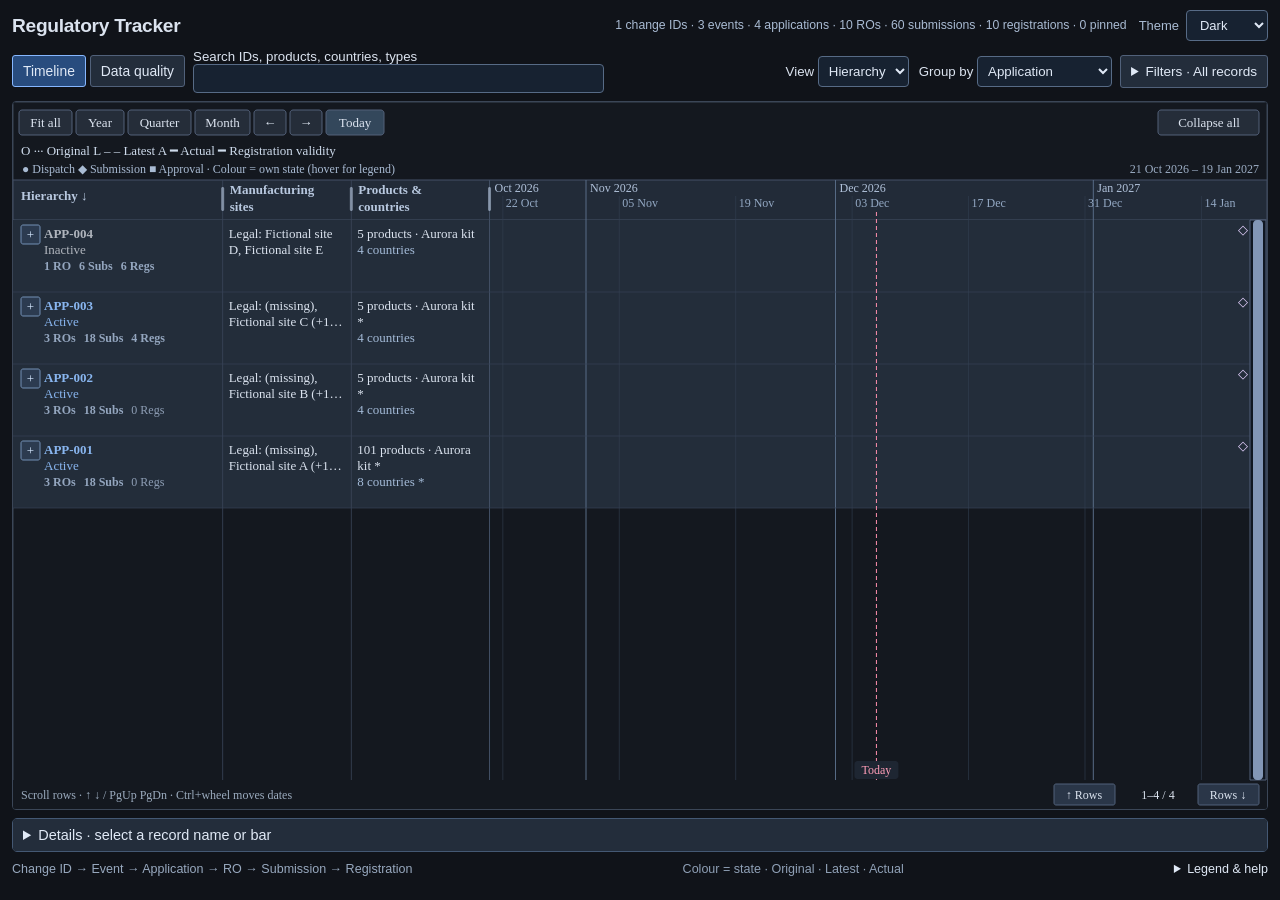
==== regulatory-tracker/index.html @ 120f57b7 "Organize visual sources into folders and simplify repository README Keep the visual download table f" ====
<!doctype html>
<html lang="en"><head><meta charset="utf-8"><meta name="viewport" content="width=device-width,initial-scale=1"><title>Regulatory Tracker · 1.18.1</title><link rel="stylesheet" href="style.css?v=1.18.1"></head>
<body><main id="tracker-main"><header><h1>Regulatory Tracker</h1><span id="filter-status" role="status">Loading…</span><div class="header-tools"><label class="theme-control" for="theme-select">Theme <select id="theme-select" aria-label="Theme"><option value="dark" selected>Dark</option><option value="light">Light</option></select></label></div></header>
<div id="tracker-toolbar"><nav class="view-tabs" aria-label="Tracker views"><button id="timeline-tab" aria-pressed="true">Timeline</button><button id="quality-tab" aria-pressed="false">Data quality</button></nav><section id="bindings" aria-label="Search and view controls"></section>
<details id="filter-drawer"><summary id="filters-toggle">Filters · <span id="active-filter-summary">All records</span></summary><div class="filter-drawer-content"><section id="filters" class="filters" aria-label="Tracker filters"><label class="dispatch-filter" for="dispatch-required">Dispatch required <select id="dispatch-required" aria-label="Dispatch required"></select></label><details id="submission-date-filter" class="date-filter"><summary id="submission-date-summary">Submission date · All dates</summary><div class="panel"><label for="submission-period">Submission period</label><select id="submission-period"><option value="all">All dates</option></select><div id="submission-custom" hidden><label for="submission-from">From (inclusive)</label><input id="submission-from" type="text" placeholder="DD MMM YYYY" autocomplete="off" spellcheck="false"><label for="submission-to">To (inclusive)</label><input id="submission-to" type="text" placeholder="DD MMM YYYY" autocomplete="off" spellcheck="false"></div><p id="submission-date-error" role="alert" hidden></p><p class="filter-help">Uses actual submission, then latest planned, then original planned. History for approval estimates stays available.</p><button id="clear-submission-period" type="button">Clear date filter</button></div></details><button id="reset-filters">Reset filters</button></section><div id="state-legend" class="legend" role="group" aria-label="Record state filters"></div></div></details></div>
<section id="quality-view" aria-label="Data quality" hidden></section>
<div id="timeline-view">

<section class="chart-frame"><div id="chart" tabindex="0" aria-label="Regulatory timeline. Scroll rows with wheel or keys. Click a parent bar or plus/minus to expand a group; names and bars open Details."></div></section>
<details id="selected-details"><summary id="detail-title">Details · select a record name or bar</summary><div class="detail-content"><div class="copy-actions"><button id="expand-details" aria-pressed="false">Expand Details</button><button id="copy-id">Copy ID</button><button id="copy-details">Copy details</button><button id="open-record" hidden>Open in platform ↗</button><span id="copy-status" role="status"></span></div><p id="record-link-message" class="muted" hidden></p><div id="detail-body"></div><div id="detail-tools" hidden><label>Search full membership lists <input id="list-search" type="search" placeholder="Product, catalog number, country or manufacturer…"></label><div id="member-lists"></div><div class="pager"><button id="list-prev">Previous</button><span id="list-page"></span><button id="list-next">Next</button></div><p class="muted">Independent membership lists do not imply product–country pairs.</p></div></div></details>
<footer class="compact-footer"><p class="intro">Change ID → Event → Application → RO → Submission → Registration</p><p>Colour = state · Original · Latest · Actual</p><details class="chart-help"><summary>Legend &amp; help</summary><p class="state-help">Each state field filters independently; selections across fields combine.</p><p id="comparison-help" hidden>Compare like records; ◇ pins rows. Durations use actual dates; waiting time is ongoing.</p><button id="clear-pins" hidden>Clear pins</button><p>Original = dotted · Latest = dashed · Actual = solid.</p><p class="preparation-key">▬ Estimated LM dossier preparation · country standard before actual dispatch, otherwise the latest or original dispatch plan.</p><p class="prediction-key">◇ Approval estimate / historical benchmark · band = historical middle 50%.</p><p>▬ Surveyed approval range · Change Impact Assessment Tool — SharePoint.</p><p>Click RO, Sub or Reg counts to reveal their children. Drag column boundaries to resize; double-click a boundary to reset. Today returns to the current three-month window.</p><p>Scroll rows; drag the timeline background to pan, or Ctrl+wheel for fine movement; Shift+wheel gently zooms at the pointer. Registration dates are excluded from Fit all and processing times. Bars continuing outside the visible window have arrowheads.</p><p>All examples are fictional. <a href="https://github.com/DangerMitch2000/regulatory-reporting-and-submission-tracker/releases/tag/v1.18.1">Version 1.18.1 download and setup</a></p></details></footer>
</div></main><div id="tooltip" role="tooltip" hidden></div><script src="vega.js"></script><script src="date-format.js?v=1.18.1"></script><script src="text-wrap.js?v=1.18.1"></script><script src="hierarchy-navigation.js?v=1.18.1"></script><script src="predictions.js?v=1.18.1"></script><script src="submission-period.js?v=1.18.1"></script><script src="../shared/dispatch-required.js?v=1.18.1"></script><script src="quality.js?v=1.18.1"></script><script src="quality-ui.js?v=1.18.1"></script><script src="dispatch-details.js?v=1.18.1"></script><script src="preparation.js?v=1.18.1"></script><script src="states.js?v=1.18.1"></script><script src="events.js?v=1.18.1"></script><script src="assessment-responses.js?v=1.18.1"></script><script src="changes.js?v=1.18.1"></script><script src="registrations.js?v=1.18.1"></script><script src="presentation.js?v=1.18.1"></script><script src="app.js?v=1.18.1"></script></body></html>
---- regulatory-tracker/style.css ----
/* Shared HTML palette. The Power BI generator scopes body to the visual root. */
:root {
  --theme-scheme: dark;
  --page-bg: #101319;
  --text-primary: #dbe3ef;
  --text-body: #e0e9f6;
  --text-bright: #eef4ff;
  --text-muted: #98a9bf;
  --text-secondary: #a9bbd3;
  --text-label: #91a9c8;
  --text-heading: #b6cce6;
  --text-footer: #8fa0b6;
  --text-link: #a6c7ff;
  --text-group: #d8e8ff;
  --surface-control: #232d3b;
  --surface-hover: #34445b;
  --surface-expanded: #36435b;
  --surface-panel: #1d2633;
  --surface-input: #172231;
  --surface-input-deep: #131b26;
  --surface-option-hover: #30415b;
  --surface-chart: #14181f;
  --surface-details: #18212e;
  --surface-legend: #1d2939;
  --surface-tooltip: #202b3b;
  --surface-card: #1d2938;
  --surface-quality-summary: #192534;
  --surface-quality-list: #182330;
  --surface-table-heading: #233144;
  --surface-site-group: #26374b;
  --surface-selected: #254366;
  --surface-active-tab: #284c7e;
  --border-control: #51617a;
  --border-hover: #8ba5ca;
  --border-strong: #62718b;
  --border-muted: #3d4b60;
  --border-option: #303d50;
  --border-chart: #3b4657;
  --border-details: #445873;
  --border-row: #36465c;
  --border-card: #40536b;
  --border-input: #576b86;
  --border-tooltip: #6a809f;
  --accent-focus: #b799ff;
  --accent-checkbox: #82b6ff;
  --border-active-tab: #86b7ff;
  --forecast-surface: #2a2830;
  --forecast-border: #a98237;
  --forecast-text: #ffcf79;
  --error-surface: #48232b;
  --error-text: #ffb6bc;
  --error-border: #b9616e;
  --review-surface: #423621;
  --review-text: #ffcf7e;
  --review-border: #aa8944;
  --missing-surface: #213a53;
  --missing-text: #9ed3ff;
  --missing-border: #5789b6;
  --shadow-panel: #0009;
  --shadow-tooltip: #0007;
}
body[data-theme="light"] {
  --theme-scheme: light;
  --page-bg: #f5f7fa;
  --text-primary: #172b43;
  --text-body: #172b43;
  --text-bright: #10263e;
  --text-muted: #52647a;
  --text-secondary: #435a73;
  --text-label: #52647a;
  --text-heading: #304862;
  --text-footer: #52647a;
  --text-link: #21579b;
  --text-group: #243f60;
  --surface-control: #ffffff;
  --surface-hover: #e5edf7;
  --surface-expanded: #dce8f8;
  --surface-panel: #ffffff;
  --surface-input: #ffffff;
  --surface-input-deep: #ffffff;
  --surface-option-hover: #e9f1fc;
  --surface-chart: #ffffff;
  --surface-details: #f8fafc;
  --surface-legend: #ffffff;
  --surface-tooltip: #ffffff;
  --surface-card: #ffffff;
  --surface-quality-summary: #f0f5fb;
  --surface-quality-list: #ffffff;
  --surface-table-heading: #edf2f8;
  --surface-site-group: #e8eff8;
  --surface-selected: #dceaff;
  --surface-active-tab: #dceaff;
  --border-control: #a1afc0;
  --border-hover: #526e93;
  --border-strong: #899bb3;
  --border-muted: #cad4df;
  --border-option: #e2e8f0;
  --border-chart: #bac7d7;
  --border-details: #b4c4d9;
  --border-row: #d5deea;
  --border-card: #c4d0df;
  --border-input: #9cacc1;
  --border-tooltip: #8a9db5;
  --accent-focus: #7444b4;
  --accent-checkbox: #285fbc;
  --border-active-tab: #5884ba;
  --forecast-surface: #fff8e9;
  --forecast-border: #b68431;
  --forecast-text: #875200;
  --error-surface: #fff0f1;
  --error-text: #a52d3b;
  --error-border: #d88e98;
  --review-surface: #fff6e5;
  --review-text: #805000;
  --review-border: #c69c51;
  --missing-surface: #edf5ff;
  --missing-text: #245d91;
  --missing-border: #80a7ce;
  --shadow-panel: #132d4d26;
  --shadow-tooltip: #132d4d26;
}

:root{color-scheme:var(--theme-scheme);font:12px 'Segoe UI',Arial,sans-serif;color:var(--text-primary);background:var(--page-bg)}*{box-sizing:border-box}body{margin:0;color:var(--text-primary);background:var(--page-bg);color-scheme:var(--theme-scheme)}main{padding:14px 18px;max-width:2200px;margin:auto}header{display:flex;justify-content:space-between;align-items:center;gap:12px;margin-bottom:10px}h1{font-size:20px;font-weight:600;letter-spacing:-.3px;margin:3px 0}.eyebrow{font-size:9px;letter-spacing:1.4px;color:var(--text-muted)}.intro{font-size:10px;line-height:1.6;color:var(--text-muted);margin:0;text-align:right}.filters{display:flex;gap:7px;align-items:center;flex-wrap:wrap;margin-bottom:9px;position:relative;z-index:3}button,summary,input{font:inherit}button,summary{border:1px solid var(--border-control);border-radius:3px;background:var(--surface-control);color:var(--text-body);padding:6px 10px;cursor:pointer}button:hover,summary:hover{background:var(--surface-hover);border-color:var(--border-hover)}button:focus-visible,summary:focus-visible,input:focus-visible,#chart:focus-visible{outline:2px solid var(--accent-focus);outline-offset:2px}summary{min-width:150px;user-select:none}details[open] summary{background:var(--surface-expanded)}.filter{position:relative}.panel{position:absolute;left:0;top:34px;width:min(340px,90vw);background:var(--surface-panel);border:1px solid var(--border-strong);padding:12px;border-radius:4px;box-shadow:0 12px 35px var(--shadow-panel)}.panel label{display:block;margin-bottom:6px}.panel input[type=search]{width:100%;border:1px solid var(--border-strong);border-radius:3px;background:var(--surface-input-deep);padding:8px;color:var(--text-bright)}.filter-actions{display:flex;gap:6px;margin:8px 0}.filter-actions button{font-size:11px;padding:5px 8px}.options{max-height:240px;overflow:auto;border:1px solid var(--border-muted);border-radius:2px}.option{display:flex!important;align-items:flex-start;gap:7px;padding:7px 6px;margin:0!important;cursor:pointer;line-height:1.4;border-bottom:1px solid var(--border-option)}.option:last-child{border-bottom:0}.option:hover{background:var(--surface-option-hover)}.option input{accent-color:var(--accent-focus);flex-shrink:0;margin-top:2px}.option span{overflow-wrap:anywhere}.filter-help{font-size:10px;color:var(--text-muted);margin:8px 0 0}.empty-options{padding:10px;color:var(--text-secondary)}.chart-frame{border:1px solid var(--border-chart);border-radius:4px;overflow:auto;background:var(--surface-chart)}#chart{width:100%;height:clamp(600px,calc(100dvh - 210px),1400px);min-width:480px;min-height:480px}#chart svg{display:block}#filter-status{font-size:10px;color:var(--text-muted);padding:4px}footer{font-size:10px;color:var(--text-footer);line-height:1.7;margin-top:8px}#tooltip{display:none;position:fixed;z-index:10;max-width:min(340px,90vw);max-height:180px;overflow:auto;background:var(--surface-tooltip);color:var(--text-body);border:1px solid var(--border-tooltip);padding:12px;border-radius:5px;box-shadow:0 6px 25px var(--shadow-tooltip);font-size:11px;pointer-events:none}#tooltip dl{display:grid;grid-template-columns:minmax(100px,150px) minmax(120px,1fr);gap:7px 12px;margin:0}#tooltip dt{color:var(--text-secondary)}#tooltip dd{margin:0;overflow-wrap:anywhere}@media(max-width:620px){main{padding:8px}.intro{display:none}h1{font-size:17px}summary{min-width:120px}.filters{gap:5px}#chart{height:calc(100dvh - 210px)}#product-filter .panel{left:auto;right:0}.panel{width:min(310px,90vw)}#filter-status{flex-basis:100%}footer{font-size:9px}}


.detail-proxy{display:flex;align-items:center;gap:10px;color:var(--text-secondary);font-size:11px;margin:8px 0}.detail-proxy input{width:min(500px,65vw);background:var(--surface-details);color:var(--text-body);border:1px solid var(--border-strong);padding:6px;border-radius:3px}

.detail-proxy[hidden]{display:none}

[hidden]{display:none!important}input,select{font:inherit;background:var(--surface-input);color:var(--text-body);border:1px solid var(--border-input);border-radius:4px;padding:6px}#bindings{display:flex;gap:8px 16px;flex-wrap:wrap;padding:6px 0 10px}#bindings .vega-bind{display:flex;align-items:center;gap:7px;font-size:11px}#bindings .vega-bind:first-child{flex-basis:100%}#bindings input[type=search]{width:min(430px,65vw)}.legend{display:flex;gap:8px 16px;flex-wrap:wrap;color:var(--text-secondary);font-size:10px;padding:5px 0 10px}.legend span:before{content:'';display:inline-block;background:var(--c);width:8px;height:8px;border-radius:2px;margin-right:5px}#chart{min-width:720px;height:clamp(480px,calc(100dvh - 280px),1100px)}.details-expanded #chart{height:clamp(480px,calc(100dvh - 360px),850px)}#selected-details{margin-top:8px;border:1px solid var(--border-details);border-radius:5px}#selected-details>summary{border:0;padding:11px;font-size:12px}.detail-content{padding:12px 18px;max-height:520px;overflow:auto;user-select:text;line-height:1.55;background:var(--surface-details)}#detail-body{max-width:1100px}#detail-body h2{font-size:18px;margin:8px 0}.state-badge{font-size:12px;margin-left:14px}.type-label{color:var(--text-secondary)}.relationships{display:grid;grid-template-columns:155px 1fr;gap:5px 12px}.relationships dt{color:var(--text-label)}.relationships dd{margin:0;overflow-wrap:anywhere}table{border-collapse:collapse;width:100%;margin:14px 0;table-layout:fixed}th,td{padding:8px 12px;text-align:left;border-bottom:1px solid var(--border-row);overflow-wrap:anywhere}th{color:var(--text-heading);font-weight:600}h3{font-size:12px}.copy-actions,.pager{display:flex;align-items:center;gap:8px}.copy-actions{justify-content:flex-end}.muted{color:var(--text-muted);font-size:11px}#member-lists{display:grid;grid-template-columns:repeat(3,minmax(0,1fr));gap:20px}#member-lists ul{padding-left:18px;overflow-wrap:anywhere}#list-search{width:min(420px,70vw)}#tooltip{display:block}#comparison-help{color:var(--text-secondary);font-size:11px}a{color:var(--text-link)}small{font-size:12px;color:var(--text-muted)}@media(max-width:720px){#member-lists{grid-template-columns:1fr}.relationships{grid-template-columns:100px 1fr}.detail-content{padding:10px}th,td{padding:7px 5px;font-size:11px}}

/* Regulatory Tracker 1.5 readability */
:root{font-size:14px} .eyebrow,.intro,.filter-help,#filter-status,footer,#bindings .vega-bind,.muted,#comparison-help{font-size:12px}
.legend{gap:8px 12px;font-size:13px}.legend label{display:inline-flex;align-items:center;gap:6px;padding:6px 8px;border:1px solid var(--border-control);border-radius:4px;cursor:pointer;background:var(--surface-legend)}.legend input{width:16px;height:16px;margin:0;accent-color:var(--accent-checkbox)}.legend span:before{display:none}.state-swatch{width:10px;height:10px;border-radius:2px}.state-help{color:var(--text-secondary);font-size:12px;margin:0 0 10px}
#selected-details>summary,.state-badge,h3{font-size:14px}.detail-content{font-size:14px}.relationships{grid-template-columns:170px 1fr}#tooltip{font-size:13px;max-height:300px;line-height:1.5}

/* Tracker 1.6: native selectable detail cards and bounded filter lists */
#detail-body{max-width:none}.prediction-grid{display:grid;grid-template-columns:1fr 1.15fr 1fr;gap:16px;margin:18px 0}.prediction-card{background:var(--surface-card);border:1px solid var(--border-card);border-radius:6px;padding:16px;min-width:0}.prediction-card h3{font-size:18px;margin:0 0 12px}.prediction-card dl{display:grid;grid-template-columns:1fr 1fr;gap:12px 8px}.prediction-card dt{color:var(--text-secondary)}.prediction-card dd{margin:0}.prediction-card p{margin:10px 0}.prediction-card.estimate{border-color:var(--forecast-border);background:var(--forecast-surface)}.prediction-date{display:block;font-size:27px;color:var(--forecast-text)}.prediction-note{color:var(--forecast-text);font-weight:600}.prediction-warning{color:var(--forecast-text)}.record-history{margin:12px 0}.detail-content{max-height:640px;line-height:1.6}.chosen-options{max-height:180px;overflow:auto;margin-top:8px}.filter-help{font-size:12px;line-height:1.5}.chosen-options>strong{display:block;margin-bottom:6px}.options:empty,.chosen-options:empty{display:none}@media(max-width:950px){.prediction-grid{grid-template-columns:1fr}.prediction-card dl{grid-template-columns:170px 1fr}}

/* Compact instructions remain below the visual. */
footer p{margin:3px 0}footer .state-help,footer #comparison-help{font-size:12px;line-height:1.5;color:var(--text-footer);margin:3px 0}#bindings #clear-pins{align-self:center}

footer .prediction-key{color:var(--forecast-text)}

/* Data quality shares the membership filters and keeps source text selectable. */
[hidden]{display:none!important}.view-tabs{display:flex;gap:6px;margin:12px 0}.view-tabs button{font-size:15px;padding:9px 20px}.view-tabs button[aria-pressed=true]{background:var(--surface-active-tab);border-color:var(--border-active-tab)}.quality-title{display:flex;justify-content:space-between;align-items:center;gap:16px}.quality-title h2{font-size:24px;margin:14px 0 4px}.quality-title p{margin:0 0 12px}.quality-actions{display:flex;gap:8px;flex-wrap:wrap}.quality-controls{display:flex;gap:20px;flex-wrap:wrap;align-items:center;margin:14px 0}.quality-controls label{display:flex;align-items:center;gap:8px}.quality-controls input,.quality-controls select{font:inherit;padding:8px 10px;background:var(--surface-details);color:var(--text-body);border:1px solid var(--border-strong);border-radius:4px}.quality-controls input{width:min(380px,65vw)}.quality-counts{display:grid;grid-template-columns:repeat(5,minmax(0,1fr));border:1px solid var(--border-card);border-radius:6px;background:var(--surface-quality-summary);margin:16px 0}.quality-counts>div{padding:15px;border-right:1px solid var(--border-card);display:flex;flex-direction:column;gap:6px}.quality-counts>div:last-child{border:0}.quality-counts strong{font-size:30px;line-height:1.2;color:var(--text-bright)}.quality-counts span{font-size:13px;color:var(--text-secondary)}.quality-layout{display:grid;grid-template-columns:minmax(0,2fr) minmax(280px,1fr);gap:16px;align-items:start}.quality-list,.quality-detail{border:1px solid var(--border-card);border-radius:6px;background:var(--surface-quality-list);min-width:0}.quality-table-wrap{overflow:auto;max-height:640px}.quality-list table{margin:0;font-size:14px;line-height:1.45}.quality-list th,.quality-list td{padding:12px 10px;vertical-align:top}.quality-list thead{background:var(--surface-table-heading);position:sticky;top:0;z-index:1}.quality-list th:first-child{width:22%}.quality-list th:nth-child(2){width:20%}.quality-list th:nth-child(3){width:27%}.quality-list th:nth-child(4){width:31%}.quality-site-group th{background:var(--surface-site-group);color:var(--text-group);font-size:15px}.quality-selected{background:var(--surface-selected)}.quality-record{padding:4px 0;border:0;background:transparent;color:var(--text-link);text-align:left;font-weight:600;max-width:100%;overflow-wrap:anywhere}.quality-secondary{display:block;color:var(--text-secondary);margin-top:5px;white-space:pre-wrap}.quality-badge{display:inline-block;padding:4px 7px;border:1px solid;border-radius:4px;font-size:12px;line-height:1.35;font-weight:600}.quality-badge.error{background:var(--error-surface);color:var(--error-text);border-color:var(--error-border)}.quality-badge.review{background:var(--review-surface);color:var(--review-text);border-color:var(--review-border)}.quality-badge.missing{background:var(--missing-surface);color:var(--missing-text);border-color:var(--missing-border)}.quality-pager{padding:12px;display:flex;align-items:center;justify-content:space-between;gap:10px;font-size:12px}.quality-pager button:disabled,#quality-export:disabled{opacity:.45;cursor:default}.quality-detail{padding:20px;position:sticky;top:12px;line-height:1.5;user-select:text}.quality-detail h3{font-size:23px;margin:14px 0 4px;overflow-wrap:anywhere}.quality-detail dl{display:grid;gap:5px;margin:18px 0}.quality-detail dt{color:var(--text-label);font-size:12px;margin-top:10px}.quality-detail dd{margin:0;overflow-wrap:anywhere;white-space:pre-wrap}.quality-note,.quality-message{font-size:12px;line-height:1.6;color:var(--text-muted)}.quality-fallback textarea{display:block;width:100%;background:var(--surface-input-deep);color:var(--text-body);font:13px monospace;margin:10px 0;padding:12px;border:1px solid var(--border-strong)}.quality-fallback summary{width:max-content}.quality-message:empty{display:none}@media(max-width:1000px){.quality-layout{grid-template-columns:1fr}.quality-detail{position:static}.quality-counts>div{padding:10px}.quality-counts strong{font-size:24px}.quality-list table{min-width:650px}}@media(max-width:580px){.quality-counts{grid-template-columns:repeat(2,minmax(0,1fr))}.quality-title{align-items:start}.quality-controls label{flex-wrap:wrap}.quality-controls input{width:100%}.quality-controls{gap:12px}}

.date-filter{position:relative}.date-filter summary{min-width:210px}.date-filter .panel{width:330px}.date-filter select,.date-filter input{display:block;width:100%;margin:5px 0 12px}.date-filter .filter-help{font-size:12px;margin:10px 0;line-height:1.5}#submission-date-error{color:var(--error-text);margin:8px 0}#submission-custom{display:grid;grid-template-columns:1fr;gap:0}


/* Keep the theme selector visible at compact widths, independently of the intro. */
.header-tools{display:flex;align-items:center;justify-content:flex-end;gap:16px;min-width:0}
.theme-control{display:flex;align-items:center;gap:7px;flex-shrink:0;font-size:13px;color:var(--text-secondary)}
.theme-control select{min-width:82px;padding:6px 9px;cursor:pointer}
select:focus-visible,textarea:focus-visible{outline:2px solid var(--accent-focus);outline-offset:2px}
#host-notice{padding:8px 12px;margin-bottom:8px;color:var(--text-body);background:var(--surface-panel);border:1px solid var(--border-strong)}
@media(max-width:620px){header{flex-wrap:wrap;gap:8px}.header-tools{gap:8px;margin-left:auto}.theme-control{font-size:12px}.theme-control select{min-width:75px}}

.dispatch-filter{display:flex;align-items:center;gap:7px;font-size:12px;color:var(--text-secondary)}.dispatch-filter select{max-width:200px;padding:6px 8px}.dispatch-required-detail{font-weight:600;color:var(--text-primary)}
.dispatch-summary{margin:18px 0;padding:16px;border:1px solid var(--border-card);border-radius:6px;background:var(--surface-card)}.dispatch-summary h3{font-size:18px;margin:0 0 12px}.dispatch-dates{display:grid;grid-template-columns:170px 1fr 170px 1fr;gap:8px 16px}.dispatch-dates dt{color:var(--text-secondary)}.dispatch-dates dd{margin:0;overflow-wrap:anywhere}.dispatch-timing{display:block;margin-top:14px;color:var(--text-primary);font-size:16px}.dispatch-summary p{margin:8px 0 0}@media(max-width:950px){.dispatch-dates{grid-template-columns:170px 1fr}}@media(max-width:500px){.dispatch-dates{grid-template-columns:1fr}.dispatch-dates dd{margin-bottom:6px}}

.preparation-card{border:1px solid #9b80df;border-radius:6px;padding:14px;margin:12px 0;background:rgba(145,110,215,.08)}.preparation-card dl{display:grid;grid-template-columns:minmax(150px,1fr) 2fr;gap:8px}.preparation-card dd{margin:0;font-weight:600}.preparation-key{color:#bba3f7} [data-theme="light"] .preparation-key{color:#6752b4}

.state-filter{position:relative;min-width:170px;border:1px solid var(--border-control);border-radius:4px;padding:8px;background:var(--surface-panel)} .state-filter summary{cursor:pointer} .state-options{position:absolute;top:100%;left:0;z-index:30;min-width:280px;max-height:330px;overflow:auto;padding:12px;background:var(--surface-panel);border:1px solid var(--border-control);box-shadow:0 6px 16px #0004}.state-options .option{display:flex;align-items:center;gap:8px;white-space:normal}.state-options button{margin-bottom:8px}

.assessment-documentation{white-space:pre-wrap;overflow-wrap:anywhere}
.registration-details,.catalog-details{margin:18px 0;padding:14px;border:1px solid var(--border-card);border-radius:6px;overflow:auto}.registration-details dd{white-space:pre-wrap;overflow-wrap:anywhere}.registration-link-warning{display:block;border-left:4px solid #de9c34;padding:8px}.catalog-table{width:100%;min-width:650px}.catalog-table td{overflow-wrap:anywhere;user-select:text}.catalog-details textarea{width:100%;box-sizing:border-box;user-select:text;font-family:monospace}.catalog-details button{margin-bottom:8px}

.country-progress{margin:18px 0;padding:14px;border:1px solid var(--border-card);border-radius:6px}.country-progress-controls{display:flex;gap:10px;align-items:center;margin:10px 0;flex-wrap:wrap}.country-progress-controls input{min-width:210px}.country-progress-scroll{max-height:520px;overflow:auto}.country-progress table{width:100%;table-layout:fixed;min-width:950px}.country-progress th{position:sticky;top:0;background:var(--page-bg);z-index:1}.country-progress td{vertical-align:top;overflow-wrap:anywhere}.country-progress small{display:block;margin-top:6px;color:var(--text-secondary)}.country-progress progress{width:100%;height:9px;accent-color:#3a9f91}.country-progress tr[data-priority="0"] td:first-child{border-left:4px solid #de9c34}.country-progress tr[data-priority="1"] td:first-child{border-left:4px solid #dd626b}.country-progress tr[data-priority="5"] td:first-child{border-left:4px solid #3a9f91}.country-submission{display:grid;gap:5px;margin:10px 0}.country-submission button{text-align:left;width:fit-content}.country-progress .assessment-documentation{margin:0}

/* 1.17: readable compact layout, sized to the visual rather than screen zoom. */
main{font-size:var(--ui-font,14px);padding:10px 12px;max-width:none}
header{gap:12px;margin:0 0 8px;flex-wrap:wrap}header h1{font-size:1.3em;white-space:nowrap;margin:0}
#filter-status{flex:1;font-size:max(12px,.83em);padding:0;color:var(--text-secondary);text-align:right;line-height:1.4}
.theme-control{font-size:.88em}.header-tools{gap:8px}
#tracker-toolbar{position:relative;display:flex;align-items:center;gap:8px;flex-wrap:wrap;margin-bottom:8px;z-index:5}
.view-tabs{margin:0;gap:4px}.view-tabs button{font-size:.94em;padding:7px 10px}
#bindings{flex:1;display:flex;align-items:center;gap:6px 10px;padding:0;flex-wrap:wrap}
#bindings .vega-bind{font-size:.9em;gap:5px}#bindings .vega-bind:first-child{flex:1 1 210px}
#bindings input[type=search]{width:100%;min-width:130px}#bindings input,#bindings select{padding:6px}
#filter-drawer{margin-left:auto}#filters-toggle{min-width:0;white-space:nowrap;font-size:.92em;padding:8px 10px}
.filter-drawer-content{position:absolute;top:calc(100% + 5px);right:0;width:min(1100px,100%);padding:12px;background:var(--surface-panel);border:1px solid var(--border-strong);border-radius:5px;box-shadow:0 8px 22px var(--shadow-panel);z-index:40}
.filter-drawer-content .filters{margin:0 0 10px;gap:8px}.filter-drawer-content .legend{padding:0;gap:6px}
.filter-drawer-content .state-filter{padding:0;min-width:0;border:0}.state-filter summary{font-size:.94em}
.filter-drawer-content .panel,.filter-drawer-content .state-options{position:static;width:100%;max-height:310px;box-shadow:none;margin-top:6px}
.filter-drawer-content .filter[open],.filter-drawer-content .state-filter[open]{flex-basis:100%;order:10}
.filter-drawer-content .filter[open] .panel,.filter-drawer-content .state-filter[open] .state-options{display:block;max-height:310px;overflow:auto}
.filter-drawer-content .filter[open] summary,.filter-drawer-content .state-filter[open] summary{width:max-content}
.filter-drawer-content .legend label{font-size:1em;padding:6px}.filter-drawer-content button,.filter-help,.dispatch-filter{font-size:.92em}
#chart,.details-expanded #chart{height:var(--chart-height,550px);min-height:280px}
#selected-details{margin-top:8px}#selected-details>summary{padding:8px 10px;font-size:.98em}
.detail-content{padding:8px 14px;max-height:clamp(150px,calc(var(--host-height,900px)*.18),190px);font-size:var(--ui-font,14px);line-height:1.4;scrollbar-width:thin}
body.details-roomy .detail-content{max-height:clamp(240px,calc(var(--host-height,900px)*.4),420px)}
#detail-body h2{font-size:1.12em;margin:2px 0 10px}.state-badge{font-size:.86em;margin-left:10px}
.copy-actions{float:right;position:relative;flex-wrap:wrap;gap:6px;margin:0 0 8px 16px}.copy-actions button{font-size:.88em;padding:5px 8px}#copy-status:empty{display:none}
#record-link-message:not([hidden]){clear:both;margin:4px 0}
#detail-body>.relationships{display:grid;grid-template-columns:repeat(3,minmax(0,1fr));gap:6px 18px;margin:8px 0}
.detail-field{min-width:0;display:grid;grid-template-columns:minmax(90px,.8fr) minmax(0,1.2fr);gap:7px}.detail-field dt{color:var(--text-label)}.detail-field dd{margin:0;overflow-wrap:anywhere;white-space:pre-wrap}
.registration-grid{display:grid;grid-template-columns:repeat(3,minmax(0,1fr));gap:18px}.registration-grid>section{min-width:0}.registration-grid>section+section{padding-left:18px;border-left:1px solid var(--border-row)}
.registration-grid h3{font-size:.9em;margin:0 0 8px;color:var(--text-heading)}.registration-grid dl{display:grid;grid-template-columns:minmax(94px,.85fr) minmax(0,1.15fr);gap:5px 9px;font-size:.94em;margin:0}.registration-grid dt{color:var(--text-secondary)}.registration-grid dd{margin:0;white-space:pre-wrap;overflow-wrap:anywhere}
.registration-notes{display:grid;grid-template-columns:repeat(2,minmax(0,1fr));gap:8px 20px;margin-top:10px}.registration-notes p{margin:0;white-space:pre-wrap}
.record-links{display:flex;align-items:baseline;flex-wrap:wrap;gap:5px 16px;padding:8px 0;margin-top:8px;border-top:1px solid var(--border-row);font-size:.9em}.record-links p{margin:0}
.source-values{margin-top:8px}.source-values summary,.record-history summary,.detail-memberships summary{font-size:.92em;padding:5px 8px;min-width:0}.source-values pre{white-space:pre-wrap;overflow-wrap:anywhere;font:inherit;font-size:.88em;margin:8px 0}
.change-details{margin:10px 0;border-top:1px solid var(--border-row);padding-top:8px}.change-details>h3{font-size:1em;margin:4px 0 8px}.change-details>dl{display:grid;grid-template-columns:repeat(3,minmax(90px,.8fr) minmax(0,1.2fr));gap:5px 10px}.change-details dd{margin:0;overflow-wrap:anywhere}.change-details dt{color:var(--text-label)}
.change-links{display:grid;grid-template-columns:repeat(3,minmax(0,1fr));gap:4px 18px}.change-links p{margin:0;overflow-wrap:anywhere}.change-details p{margin:5px 0}
.registration-details,.catalog-details,.dispatch-summary,.country-progress{padding:10px 0;border:0;border-top:1px solid var(--border-row);margin:10px 0}.registration-details>h3{margin:0 0 8px}.catalog-details>h3{margin:0 0 6px}.catalog-details table{margin:6px 0}.catalog-details .muted{margin:4px 0}.catalog-details button{margin:4px 0}.catalog-details textarea{max-height:110px}
.prediction-grid{gap:10px;margin:10px 0}.prediction-card{padding:10px}.prediction-card h3{font-size:1.05em;margin:0 0 8px}.prediction-card dl{gap:6px 8px;margin:8px 0}.prediction-card p{margin:6px 0}.prediction-date{font-size:1.35em}.dispatch-summary h3{font-size:1.05em;margin:0 0 8px}.dispatch-dates{gap:5px 12px;margin:8px 0}.dispatch-timing{margin-top:7px;font-size:1em}.preparation-card{padding:10px;margin:10px 0}.preparation-card h3{margin:0 0 8px}.preparation-card dl{margin:8px 0}.record-history{margin:10px 0}
table{font-size:.95em;margin:8px 0}th,td{padding:6px 9px}h3{font-size:1em}.muted,small{font-size:max(12px,.87em)}#member-lists{gap:16px}#member-lists h3{margin:8px 0}#member-lists ul{margin:5px 0;padding-left:18px}.pager{font-size:.9em}.pager button{padding:4px 8px}#detail-tools>label{display:flex;align-items:center;flex-wrap:wrap;gap:10px;font-size:.9em}
footer{margin-top:7px;font-size:max(12px,.85em)}.compact-footer{display:flex;align-items:start;justify-content:space-between;gap:10px;flex-wrap:wrap}.compact-footer>p{margin:0}.chart-help{font-size:inherit}.chart-help>summary{min-width:0;padding:0;border:0;background:none}.chart-help[open]{flex-basis:100%}.chart-help p{margin:5px 0}#tooltip{font-size:var(--ui-font,14px)}
@media(max-width:1100px){#tracker-toolbar .view-tabs{flex-basis:auto}#bindings{flex-basis:65%}.registration-grid dl{grid-template-columns:1fr;gap:2px}.registration-grid dd{margin-bottom:6px}.change-details>dl{grid-template-columns:repeat(2,minmax(90px,.8fr) minmax(0,1.2fr))}}
@media(max-width:780px){#filter-status{text-align:left;order:3;flex-basis:100%}.header-tools{margin-left:auto}#tracker-toolbar{gap:6px}#bindings{flex-basis:100%;order:3}#filter-drawer{order:2}.registration-grid{grid-template-columns:1fr}.registration-grid>section+section{border-left:0;border-top:1px solid var(--border-row);padding:10px 0 0}.registration-grid dl{grid-template-columns:minmax(94px,.85fr) minmax(0,1.15fr)}#detail-body>.relationships,.change-links,.registration-notes{grid-template-columns:1fr}.change-details>dl{grid-template-columns:minmax(94px,.8fr) minmax(0,1.2fr)}.copy-actions{float:none;margin:0 0 8px;justify-content:flex-start}.detail-content{padding:10px}.filter-drawer-content{width:100%}}

main{container-type:inline-size}.catalog-table{width:auto;min-width:650px;max-width:100%}.registration-details>p{margin:5px 0}.registration-details>h3{margin:10px 0 5px}.filter-drawer-content{max-height:min(75vh,640px);overflow:auto}.intro{font-size:inherit;padding:0;margin:0}
@container(max-width:1100px){#tracker-toolbar .view-tabs{flex-basis:auto}#bindings{flex-basis:65%}.registration-grid dl{grid-template-columns:1fr;gap:2px}.registration-grid dd{margin-bottom:6px}.change-details>dl{grid-template-columns:repeat(2,minmax(90px,.8fr) minmax(0,1.2fr))}}
@container(max-width:780px){#filter-status{text-align:left;order:3;flex-basis:100%}.header-tools{margin-left:auto}#tracker-toolbar{gap:6px}#bindings{flex-basis:100%;order:3}#filter-drawer{order:2}.registration-grid{grid-template-columns:1fr}.registration-grid>section+section{border-left:0;border-top:1px solid var(--border-row);padding:10px 0 0}.registration-grid dl{grid-template-columns:minmax(94px,.85fr) minmax(0,1.15fr)}#detail-body>.relationships,.change-links,.registration-notes{grid-template-columns:1fr}.change-details>dl{grid-template-columns:minmax(94px,.8fr) minmax(0,1.2fr)}.copy-actions{float:none;margin:0 0 8px;justify-content:flex-start}.detail-content{padding:10px}.filter-drawer-content{width:100%}}
th,td{font-size:inherit}[hidden]{display:none!important}@container(max-width:780px){.prediction-grid{grid-template-columns:1fr}.prediction-card dl{grid-template-columns:minmax(100px,.8fr) minmax(0,1.2fr)}}
.registration-details{clear:both}
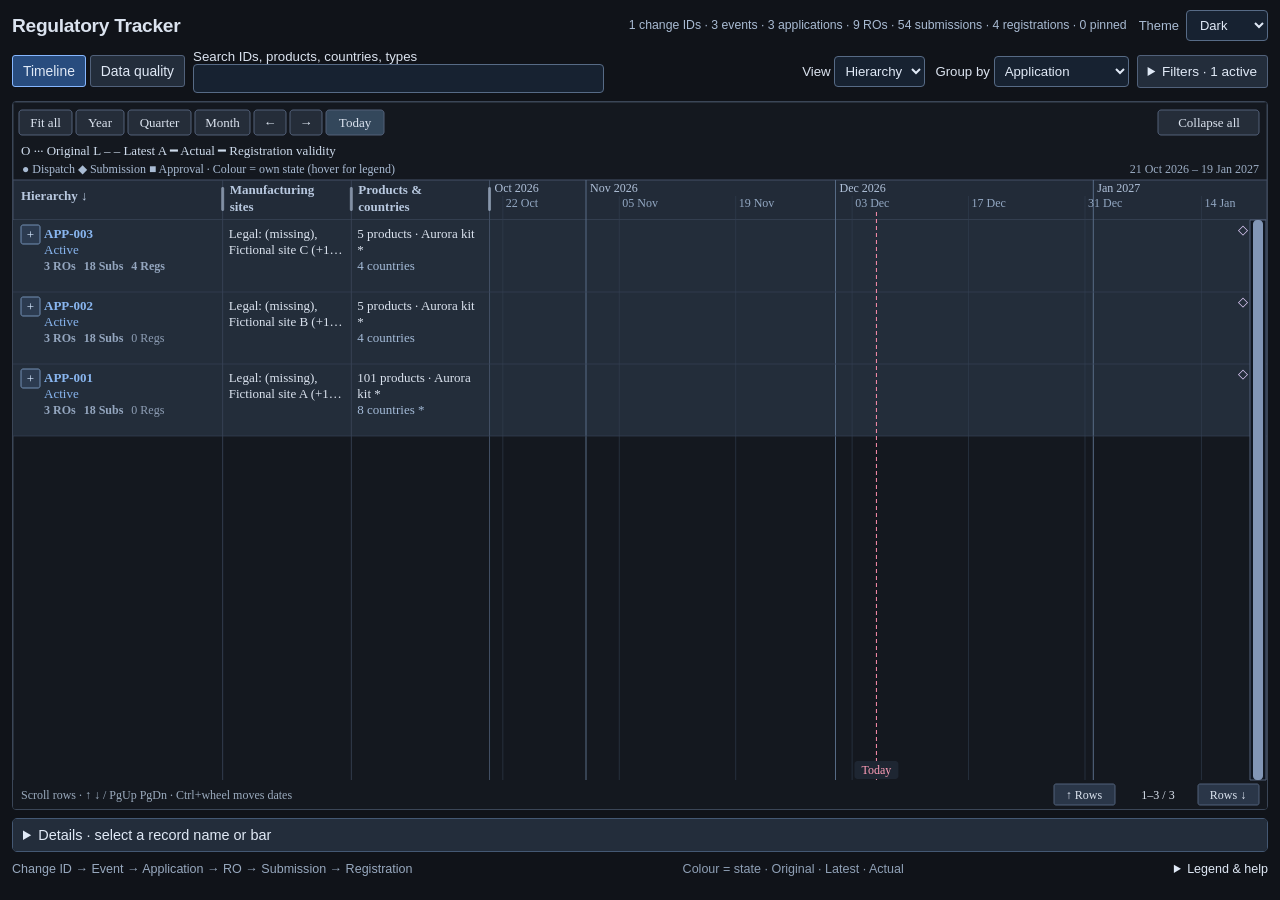
==== commit 16e40851: "Default Regulatory Tracker and Registration Map to Business Unit ID" ====
--- a/regulatory-tracker/index.html
+++ b/regulatory-tracker/index.html
@@ -1,5 +1,5 @@
 <!doctype html>
-<html lang="en"><head><meta charset="utf-8"><meta name="viewport" content="width=device-width,initial-scale=1"><title>Regulatory Tracker · 1.18.1</title><link rel="stylesheet" href="style.css?v=1.18.1"></head>
+<html lang="en"><head><meta charset="utf-8"><meta name="viewport" content="width=device-width,initial-scale=1"><title>Regulatory Tracker · 1.18.2</title><link rel="stylesheet" href="style.css?v=1.18.2"></head>
 <body><main id="tracker-main"><header><h1>Regulatory Tracker</h1><span id="filter-status" role="status">Loading…</span><div class="header-tools"><label class="theme-control" for="theme-select">Theme <select id="theme-select" aria-label="Theme"><option value="dark" selected>Dark</option><option value="light">Light</option></select></label></div></header>
 <div id="tracker-toolbar"><nav class="view-tabs" aria-label="Tracker views"><button id="timeline-tab" aria-pressed="true">Timeline</button><button id="quality-tab" aria-pressed="false">Data quality</button></nav><section id="bindings" aria-label="Search and view controls"></section>
 <details id="filter-drawer"><summary id="filters-toggle">Filters · <span id="active-filter-summary">All records</span></summary><div class="filter-drawer-content"><section id="filters" class="filters" aria-label="Tracker filters"><label class="dispatch-filter" for="dispatch-required">Dispatch required <select id="dispatch-required" aria-label="Dispatch required"></select></label><details id="submission-date-filter" class="date-filter"><summary id="submission-date-summary">Submission date · All dates</summary><div class="panel"><label for="submission-period">Submission period</label><select id="submission-period"><option value="all">All dates</option></select><div id="submission-custom" hidden><label for="submission-from">From (inclusive)</label><input id="submission-from" type="text" placeholder="DD MMM YYYY" autocomplete="off" spellcheck="false"><label for="submission-to">To (inclusive)</label><input id="submission-to" type="text" placeholder="DD MMM YYYY" autocomplete="off" spellcheck="false"></div><p id="submission-date-error" role="alert" hidden></p><p class="filter-help">Uses actual submission, then latest planned, then original planned. History for approval estimates stays available.</p><button id="clear-submission-period" type="button">Clear date filter</button></div></details><button id="reset-filters">Reset filters</button></section><div id="state-legend" class="legend" role="group" aria-label="Record state filters"></div></div></details></div>
@@ -8,5 +8,5 @@
 
 <section class="chart-frame"><div id="chart" tabindex="0" aria-label="Regulatory timeline. Scroll rows with wheel or keys. Click a parent bar or plus/minus to expand a group; names and bars open Details."></div></section>
 <details id="selected-details"><summary id="detail-title">Details · select a record name or bar</summary><div class="detail-content"><div class="copy-actions"><button id="expand-details" aria-pressed="false">Expand Details</button><button id="copy-id">Copy ID</button><button id="copy-details">Copy details</button><button id="open-record" hidden>Open in platform ↗</button><span id="copy-status" role="status"></span></div><p id="record-link-message" class="muted" hidden></p><div id="detail-body"></div><div id="detail-tools" hidden><label>Search full membership lists <input id="list-search" type="search" placeholder="Product, catalog number, country or manufacturer…"></label><div id="member-lists"></div><div class="pager"><button id="list-prev">Previous</button><span id="list-page"></span><button id="list-next">Next</button></div><p class="muted">Independent membership lists do not imply product–country pairs.</p></div></div></details>
-<footer class="compact-footer"><p class="intro">Change ID → Event → Application → RO → Submission → Registration</p><p>Colour = state · Original · Latest · Actual</p><details class="chart-help"><summary>Legend &amp; help</summary><p class="state-help">Each state field filters independently; selections across fields combine.</p><p id="comparison-help" hidden>Compare like records; ◇ pins rows. Durations use actual dates; waiting time is ongoing.</p><button id="clear-pins" hidden>Clear pins</button><p>Original = dotted · Latest = dashed · Actual = solid.</p><p class="preparation-key">▬ Estimated LM dossier preparation · country standard before actual dispatch, otherwise the latest or original dispatch plan.</p><p class="prediction-key">◇ Approval estimate / historical benchmark · band = historical middle 50%.</p><p>▬ Surveyed approval range · Change Impact Assessment Tool — SharePoint.</p><p>Click RO, Sub or Reg counts to reveal their children. Drag column boundaries to resize; double-click a boundary to reset. Today returns to the current three-month window.</p><p>Scroll rows; drag the timeline background to pan, or Ctrl+wheel for fine movement; Shift+wheel gently zooms at the pointer. Registration dates are excluded from Fit all and processing times. Bars continuing outside the visible window have arrowheads.</p><p>All examples are fictional. <a href="https://github.com/DangerMitch2000/regulatory-reporting-and-submission-tracker/releases/tag/v1.18.1">Version 1.18.1 download and setup</a></p></details></footer>
-</div></main><div id="tooltip" role="tooltip" hidden></div><script src="vega.js"></script><script src="date-format.js?v=1.18.1"></script><script src="text-wrap.js?v=1.18.1"></script><script src="hierarchy-navigation.js?v=1.18.1"></script><script src="predictions.js?v=1.18.1"></script><script src="submission-period.js?v=1.18.1"></script><script src="../shared/dispatch-required.js?v=1.18.1"></script><script src="quality.js?v=1.18.1"></script><script src="quality-ui.js?v=1.18.1"></script><script src="dispatch-details.js?v=1.18.1"></script><script src="preparation.js?v=1.18.1"></script><script src="states.js?v=1.18.1"></script><script src="events.js?v=1.18.1"></script><script src="assessment-responses.js?v=1.18.1"></script><script src="changes.js?v=1.18.1"></script><script src="registrations.js?v=1.18.1"></script><script src="presentation.js?v=1.18.1"></script><script src="app.js?v=1.18.1"></script></body></html>
+<footer class="compact-footer"><p class="intro">Change ID → Event → Application → RO → Submission → Registration</p><p>Colour = state · Original · Latest · Actual</p><details class="chart-help"><summary>Legend &amp; help</summary><p class="state-help">Each state field filters independently; selections across fields combine.</p><p id="comparison-help" hidden>Compare like records; ◇ pins rows. Durations use actual dates; waiting time is ongoing.</p><button id="clear-pins" hidden>Clear pins</button><p>Original = dotted · Latest = dashed · Actual = solid.</p><p class="preparation-key">▬ Estimated LM dossier preparation · country standard before actual dispatch, otherwise the latest or original dispatch plan.</p><p class="prediction-key">◇ Approval estimate / historical benchmark · band = historical middle 50%.</p><p>▬ Surveyed approval range · Change Impact Assessment Tool — SharePoint.</p><p>Click RO, Sub or Reg counts to reveal their children. Drag column boundaries to resize; double-click a boundary to reset. Today returns to the current three-month window.</p><p>Scroll rows; drag the timeline background to pan, or Ctrl+wheel for fine movement; Shift+wheel gently zooms at the pointer. Registration dates are excluded from Fit all and processing times. Bars continuing outside the visible window have arrowheads.</p><p>All examples are fictional. <a href="https://github.com/DangerMitch2000/regulatory-reporting-and-submission-tracker/releases/tag/v1.18.2">Version 1.18.2 download and setup</a></p></details></footer>
+</div></main><div id="tooltip" role="tooltip" hidden></div><script src="vega.js"></script><script src="date-format.js?v=1.18.2"></script><script src="text-wrap.js?v=1.18.2"></script><script src="hierarchy-navigation.js?v=1.18.2"></script><script src="predictions.js?v=1.18.2"></script><script src="submission-period.js?v=1.18.2"></script><script src="../shared/dispatch-required.js?v=1.18.2"></script><script src="quality.js?v=1.18.2"></script><script src="quality-ui.js?v=1.18.2"></script><script src="dispatch-details.js?v=1.18.2"></script><script src="preparation.js?v=1.18.2"></script><script src="states.js?v=1.18.2"></script><script src="events.js?v=1.18.2"></script><script src="assessment-responses.js?v=1.18.2"></script><script src="changes.js?v=1.18.2"></script><script src="registrations.js?v=1.18.2"></script><script src="presentation.js?v=1.18.2"></script><script src="app.js?v=1.18.2"></script></body></html>
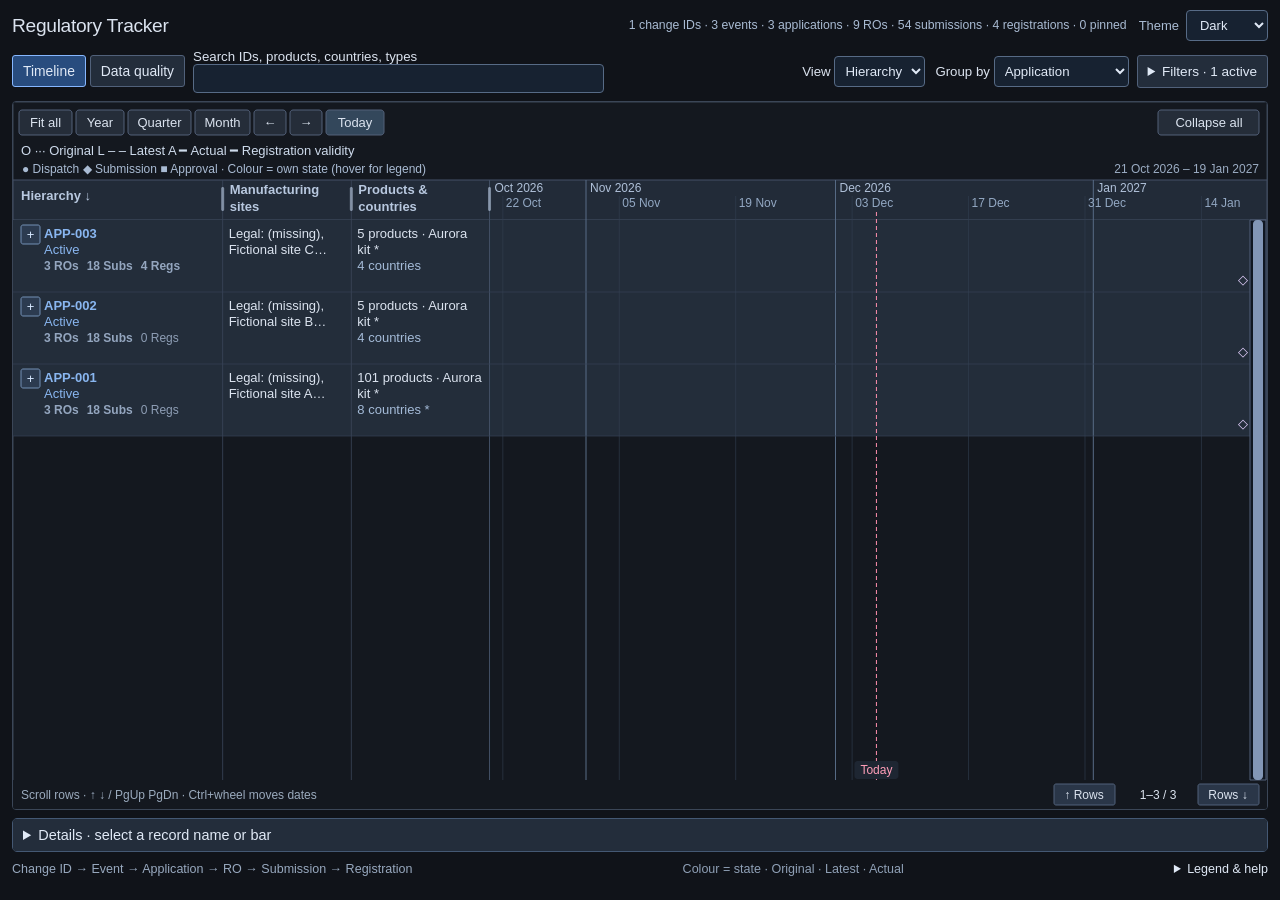
==== commit fa67c9c2: "Use Wallace Sans across all current visuals Apply Wallace Sans body text and Wallace Sans Light titl" ====
--- a/regulatory-tracker/index.html
+++ b/regulatory-tracker/index.html
@@ -1,5 +1,5 @@
 <!doctype html>
-<html lang="en"><head><meta charset="utf-8"><meta name="viewport" content="width=device-width,initial-scale=1"><title>Regulatory Tracker · 1.18.2</title><link rel="stylesheet" href="style.css?v=1.18.2"></head>
+<html lang="en"><head><meta charset="utf-8"><meta name="viewport" content="width=device-width,initial-scale=1"><title>Regulatory Tracker · 1.18.3</title><link rel="stylesheet" href="style.css?v=1.18.3"></head>
 <body><main id="tracker-main"><header><h1>Regulatory Tracker</h1><span id="filter-status" role="status">Loading…</span><div class="header-tools"><label class="theme-control" for="theme-select">Theme <select id="theme-select" aria-label="Theme"><option value="dark" selected>Dark</option><option value="light">Light</option></select></label></div></header>
 <div id="tracker-toolbar"><nav class="view-tabs" aria-label="Tracker views"><button id="timeline-tab" aria-pressed="true">Timeline</button><button id="quality-tab" aria-pressed="false">Data quality</button></nav><section id="bindings" aria-label="Search and view controls"></section>
 <details id="filter-drawer"><summary id="filters-toggle">Filters · <span id="active-filter-summary">All records</span></summary><div class="filter-drawer-content"><section id="filters" class="filters" aria-label="Tracker filters"><label class="dispatch-filter" for="dispatch-required">Dispatch required <select id="dispatch-required" aria-label="Dispatch required"></select></label><details id="submission-date-filter" class="date-filter"><summary id="submission-date-summary">Submission date · All dates</summary><div class="panel"><label for="submission-period">Submission period</label><select id="submission-period"><option value="all">All dates</option></select><div id="submission-custom" hidden><label for="submission-from">From (inclusive)</label><input id="submission-from" type="text" placeholder="DD MMM YYYY" autocomplete="off" spellcheck="false"><label for="submission-to">To (inclusive)</label><input id="submission-to" type="text" placeholder="DD MMM YYYY" autocomplete="off" spellcheck="false"></div><p id="submission-date-error" role="alert" hidden></p><p class="filter-help">Uses actual submission, then latest planned, then original planned. History for approval estimates stays available.</p><button id="clear-submission-period" type="button">Clear date filter</button></div></details><button id="reset-filters">Reset filters</button></section><div id="state-legend" class="legend" role="group" aria-label="Record state filters"></div></div></details></div>
@@ -8,5 +8,5 @@
 
 <section class="chart-frame"><div id="chart" tabindex="0" aria-label="Regulatory timeline. Scroll rows with wheel or keys. Click a parent bar or plus/minus to expand a group; names and bars open Details."></div></section>
 <details id="selected-details"><summary id="detail-title">Details · select a record name or bar</summary><div class="detail-content"><div class="copy-actions"><button id="expand-details" aria-pressed="false">Expand Details</button><button id="copy-id">Copy ID</button><button id="copy-details">Copy details</button><button id="open-record" hidden>Open in platform ↗</button><span id="copy-status" role="status"></span></div><p id="record-link-message" class="muted" hidden></p><div id="detail-body"></div><div id="detail-tools" hidden><label>Search full membership lists <input id="list-search" type="search" placeholder="Product, catalog number, country or manufacturer…"></label><div id="member-lists"></div><div class="pager"><button id="list-prev">Previous</button><span id="list-page"></span><button id="list-next">Next</button></div><p class="muted">Independent membership lists do not imply product–country pairs.</p></div></div></details>
-<footer class="compact-footer"><p class="intro">Change ID → Event → Application → RO → Submission → Registration</p><p>Colour = state · Original · Latest · Actual</p><details class="chart-help"><summary>Legend &amp; help</summary><p class="state-help">Each state field filters independently; selections across fields combine.</p><p id="comparison-help" hidden>Compare like records; ◇ pins rows. Durations use actual dates; waiting time is ongoing.</p><button id="clear-pins" hidden>Clear pins</button><p>Original = dotted · Latest = dashed · Actual = solid.</p><p class="preparation-key">▬ Estimated LM dossier preparation · country standard before actual dispatch, otherwise the latest or original dispatch plan.</p><p class="prediction-key">◇ Approval estimate / historical benchmark · band = historical middle 50%.</p><p>▬ Surveyed approval range · Change Impact Assessment Tool — SharePoint.</p><p>Click RO, Sub or Reg counts to reveal their children. Drag column boundaries to resize; double-click a boundary to reset. Today returns to the current three-month window.</p><p>Scroll rows; drag the timeline background to pan, or Ctrl+wheel for fine movement; Shift+wheel gently zooms at the pointer. Registration dates are excluded from Fit all and processing times. Bars continuing outside the visible window have arrowheads.</p><p>All examples are fictional. <a href="https://github.com/DangerMitch2000/regulatory-reporting-and-submission-tracker/releases/tag/v1.18.2">Version 1.18.2 download and setup</a></p></details></footer>
-</div></main><div id="tooltip" role="tooltip" hidden></div><script src="vega.js"></script><script src="date-format.js?v=1.18.2"></script><script src="text-wrap.js?v=1.18.2"></script><script src="hierarchy-navigation.js?v=1.18.2"></script><script src="predictions.js?v=1.18.2"></script><script src="submission-period.js?v=1.18.2"></script><script src="../shared/dispatch-required.js?v=1.18.2"></script><script src="quality.js?v=1.18.2"></script><script src="quality-ui.js?v=1.18.2"></script><script src="dispatch-details.js?v=1.18.2"></script><script src="preparation.js?v=1.18.2"></script><script src="states.js?v=1.18.2"></script><script src="events.js?v=1.18.2"></script><script src="assessment-responses.js?v=1.18.2"></script><script src="changes.js?v=1.18.2"></script><script src="registrations.js?v=1.18.2"></script><script src="presentation.js?v=1.18.2"></script><script src="app.js?v=1.18.2"></script></body></html>
+<footer class="compact-footer"><p class="intro">Change ID → Event → Application → RO → Submission → Registration</p><p>Colour = state · Original · Latest · Actual</p><details class="chart-help"><summary>Legend &amp; help</summary><p class="state-help">Each state field filters independently; selections across fields combine.</p><p id="comparison-help" hidden>Compare like records; ◇ pins rows. Durations use actual dates; waiting time is ongoing.</p><button id="clear-pins" hidden>Clear pins</button><p>Original = dotted · Latest = dashed · Actual = solid.</p><p class="preparation-key">▬ Estimated LM dossier preparation · country standard before actual dispatch, otherwise the latest or original dispatch plan.</p><p class="prediction-key">◇ Approval estimate / historical benchmark · band = historical middle 50%.</p><p>▬ Surveyed approval range · Change Impact Assessment Tool — SharePoint.</p><p>Click RO, Sub or Reg counts to reveal their children. Drag column boundaries to resize; double-click a boundary to reset. Today returns to the current three-month window.</p><p>Scroll rows; drag the timeline background to pan, or Ctrl+wheel for fine movement; Shift+wheel gently zooms at the pointer. Registration dates are excluded from Fit all and processing times. Bars continuing outside the visible window have arrowheads.</p><p>All examples are fictional. <a href="https://github.com/DangerMitch2000/regulatory-reporting-and-submission-tracker/releases/tag/v1.18.3">Version 1.18.3 download and setup</a></p></details></footer>
+</div></main><div id="tooltip" role="tooltip" hidden></div><script src="vega.js"></script><script src="date-format.js?v=1.18.3"></script><script src="text-wrap.js?v=1.18.3"></script><script src="hierarchy-navigation.js?v=1.18.3"></script><script src="predictions.js?v=1.18.3"></script><script src="submission-period.js?v=1.18.3"></script><script src="../shared/dispatch-required.js?v=1.18.3"></script><script src="quality.js?v=1.18.3"></script><script src="quality-ui.js?v=1.18.3"></script><script src="dispatch-details.js?v=1.18.3"></script><script src="preparation.js?v=1.18.3"></script><script src="states.js?v=1.18.3"></script><script src="events.js?v=1.18.3"></script><script src="assessment-responses.js?v=1.18.3"></script><script src="changes.js?v=1.18.3"></script><script src="registrations.js?v=1.18.3"></script><script src="presentation.js?v=1.18.3"></script><script src="app.js?v=1.18.3"></script></body></html>
--- a/regulatory-tracker/style.css
+++ b/regulatory-tracker/style.css
@@ -120,7 +120,7 @@
   --shadow-tooltip: #132d4d26;
 }
 
-:root{color-scheme:var(--theme-scheme);font:12px 'Segoe UI',Arial,sans-serif;color:var(--text-primary);background:var(--page-bg)}*{box-sizing:border-box}body{margin:0;color:var(--text-primary);background:var(--page-bg);color-scheme:var(--theme-scheme)}main{padding:14px 18px;max-width:2200px;margin:auto}header{display:flex;justify-content:space-between;align-items:center;gap:12px;margin-bottom:10px}h1{font-size:20px;font-weight:600;letter-spacing:-.3px;margin:3px 0}.eyebrow{font-size:9px;letter-spacing:1.4px;color:var(--text-muted)}.intro{font-size:10px;line-height:1.6;color:var(--text-muted);margin:0;text-align:right}.filters{display:flex;gap:7px;align-items:center;flex-wrap:wrap;margin-bottom:9px;position:relative;z-index:3}button,summary,input{font:inherit}button,summary{border:1px solid var(--border-control);border-radius:3px;background:var(--surface-control);color:var(--text-body);padding:6px 10px;cursor:pointer}button:hover,summary:hover{background:var(--surface-hover);border-color:var(--border-hover)}button:focus-visible,summary:focus-visible,input:focus-visible,#chart:focus-visible{outline:2px solid var(--accent-focus);outline-offset:2px}summary{min-width:150px;user-select:none}details[open] summary{background:var(--surface-expanded)}.filter{position:relative}.panel{position:absolute;left:0;top:34px;width:min(340px,90vw);background:var(--surface-panel);border:1px solid var(--border-strong);padding:12px;border-radius:4px;box-shadow:0 12px 35px var(--shadow-panel)}.panel label{display:block;margin-bottom:6px}.panel input[type=search]{width:100%;border:1px solid var(--border-strong);border-radius:3px;background:var(--surface-input-deep);padding:8px;color:var(--text-bright)}.filter-actions{display:flex;gap:6px;margin:8px 0}.filter-actions button{font-size:11px;padding:5px 8px}.options{max-height:240px;overflow:auto;border:1px solid var(--border-muted);border-radius:2px}.option{display:flex!important;align-items:flex-start;gap:7px;padding:7px 6px;margin:0!important;cursor:pointer;line-height:1.4;border-bottom:1px solid var(--border-option)}.option:last-child{border-bottom:0}.option:hover{background:var(--surface-option-hover)}.option input{accent-color:var(--accent-focus);flex-shrink:0;margin-top:2px}.option span{overflow-wrap:anywhere}.filter-help{font-size:10px;color:var(--text-muted);margin:8px 0 0}.empty-options{padding:10px;color:var(--text-secondary)}.chart-frame{border:1px solid var(--border-chart);border-radius:4px;overflow:auto;background:var(--surface-chart)}#chart{width:100%;height:clamp(600px,calc(100dvh - 210px),1400px);min-width:480px;min-height:480px}#chart svg{display:block}#filter-status{font-size:10px;color:var(--text-muted);padding:4px}footer{font-size:10px;color:var(--text-footer);line-height:1.7;margin-top:8px}#tooltip{display:none;position:fixed;z-index:10;max-width:min(340px,90vw);max-height:180px;overflow:auto;background:var(--surface-tooltip);color:var(--text-body);border:1px solid var(--border-tooltip);padding:12px;border-radius:5px;box-shadow:0 6px 25px var(--shadow-tooltip);font-size:11px;pointer-events:none}#tooltip dl{display:grid;grid-template-columns:minmax(100px,150px) minmax(120px,1fr);gap:7px 12px;margin:0}#tooltip dt{color:var(--text-secondary)}#tooltip dd{margin:0;overflow-wrap:anywhere}@media(max-width:620px){main{padding:8px}.intro{display:none}h1{font-size:17px}summary{min-width:120px}.filters{gap:5px}#chart{height:calc(100dvh - 210px)}#product-filter .panel{left:auto;right:0}.panel{width:min(310px,90vw)}#filter-status{flex-basis:100%}footer{font-size:9px}}
+:root{color-scheme:var(--theme-scheme);--tracker-font:'Wallace Sans','Segoe UI',Arial,sans-serif;font:12px var(--tracker-font);color:var(--text-primary);background:var(--page-bg)}*{box-sizing:border-box}body{margin:0;color:var(--text-primary);background:var(--page-bg);color-scheme:var(--theme-scheme)}main{padding:14px 18px;max-width:2200px;margin:auto}header{display:flex;justify-content:space-between;align-items:center;gap:12px;margin-bottom:10px}h1{font-size:20px;font-family:'Wallace Sans Light',var(--tracker-font);font-weight:300;letter-spacing:-.3px;margin:3px 0}.eyebrow{font-size:9px;letter-spacing:1.4px;color:var(--text-muted)}.intro{font-size:10px;line-height:1.6;color:var(--text-muted);margin:0;text-align:right}.filters{display:flex;gap:7px;align-items:center;flex-wrap:wrap;margin-bottom:9px;position:relative;z-index:3}button,summary,input{font:inherit}button,summary{border:1px solid var(--border-control);border-radius:3px;background:var(--surface-control);color:var(--text-body);padding:6px 10px;cursor:pointer}button:hover,summary:hover{background:var(--surface-hover);border-color:var(--border-hover)}button:focus-visible,summary:focus-visible,input:focus-visible,#chart:focus-visible{outline:2px solid var(--accent-focus);outline-offset:2px}summary{min-width:150px;user-select:none}details[open] summary{background:var(--surface-expanded)}.filter{position:relative}.panel{position:absolute;left:0;top:34px;width:min(340px,90vw);background:var(--surface-panel);border:1px solid var(--border-strong);padding:12px;border-radius:4px;box-shadow:0 12px 35px var(--shadow-panel)}.panel label{display:block;margin-bottom:6px}.panel input[type=search]{width:100%;border:1px solid var(--border-strong);border-radius:3px;background:var(--surface-input-deep);padding:8px;color:var(--text-bright)}.filter-actions{display:flex;gap:6px;margin:8px 0}.filter-actions button{font-size:11px;padding:5px 8px}.options{max-height:240px;overflow:auto;border:1px solid var(--border-muted);border-radius:2px}.option{display:flex!important;align-items:flex-start;gap:7px;padding:7px 6px;margin:0!important;cursor:pointer;line-height:1.4;border-bottom:1px solid var(--border-option)}.option:last-child{border-bottom:0}.option:hover{background:var(--surface-option-hover)}.option input{accent-color:var(--accent-focus);flex-shrink:0;margin-top:2px}.option span{overflow-wrap:anywhere}.filter-help{font-size:10px;color:var(--text-muted);margin:8px 0 0}.empty-options{padding:10px;color:var(--text-secondary)}.chart-frame{border:1px solid var(--border-chart);border-radius:4px;overflow:auto;background:var(--surface-chart)}#chart{width:100%;height:clamp(600px,calc(100dvh - 210px),1400px);min-width:480px;min-height:480px}#chart svg{display:block}#filter-status{font-size:10px;color:var(--text-muted);padding:4px}footer{font-size:10px;color:var(--text-footer);line-height:1.7;margin-top:8px}#tooltip{display:none;position:fixed;z-index:10;max-width:min(340px,90vw);max-height:180px;overflow:auto;background:var(--surface-tooltip);color:var(--text-body);border:1px solid var(--border-tooltip);padding:12px;border-radius:5px;box-shadow:0 6px 25px var(--shadow-tooltip);font-size:11px;pointer-events:none}#tooltip dl{display:grid;grid-template-columns:minmax(100px,150px) minmax(120px,1fr);gap:7px 12px;margin:0}#tooltip dt{color:var(--text-secondary)}#tooltip dd{margin:0;overflow-wrap:anywhere}@media(max-width:620px){main{padding:8px}.intro{display:none}h1{font-size:17px}summary{min-width:120px}.filters{gap:5px}#chart{height:calc(100dvh - 210px)}#product-filter .panel{left:auto;right:0}.panel{width:min(310px,90vw)}#filter-status{flex-basis:100%}footer{font-size:9px}}
 
 
 .detail-proxy{display:flex;align-items:center;gap:10px;color:var(--text-secondary);font-size:11px;margin:8px 0}.detail-proxy input{width:min(500px,65vw);background:var(--surface-details);color:var(--text-body);border:1px solid var(--border-strong);padding:6px;border-radius:3px}
@@ -143,7 +143,7 @@
 footer .prediction-key{color:var(--forecast-text)}
 
 /* Data quality shares the membership filters and keeps source text selectable. */
-[hidden]{display:none!important}.view-tabs{display:flex;gap:6px;margin:12px 0}.view-tabs button{font-size:15px;padding:9px 20px}.view-tabs button[aria-pressed=true]{background:var(--surface-active-tab);border-color:var(--border-active-tab)}.quality-title{display:flex;justify-content:space-between;align-items:center;gap:16px}.quality-title h2{font-size:24px;margin:14px 0 4px}.quality-title p{margin:0 0 12px}.quality-actions{display:flex;gap:8px;flex-wrap:wrap}.quality-controls{display:flex;gap:20px;flex-wrap:wrap;align-items:center;margin:14px 0}.quality-controls label{display:flex;align-items:center;gap:8px}.quality-controls input,.quality-controls select{font:inherit;padding:8px 10px;background:var(--surface-details);color:var(--text-body);border:1px solid var(--border-strong);border-radius:4px}.quality-controls input{width:min(380px,65vw)}.quality-counts{display:grid;grid-template-columns:repeat(5,minmax(0,1fr));border:1px solid var(--border-card);border-radius:6px;background:var(--surface-quality-summary);margin:16px 0}.quality-counts>div{padding:15px;border-right:1px solid var(--border-card);display:flex;flex-direction:column;gap:6px}.quality-counts>div:last-child{border:0}.quality-counts strong{font-size:30px;line-height:1.2;color:var(--text-bright)}.quality-counts span{font-size:13px;color:var(--text-secondary)}.quality-layout{display:grid;grid-template-columns:minmax(0,2fr) minmax(280px,1fr);gap:16px;align-items:start}.quality-list,.quality-detail{border:1px solid var(--border-card);border-radius:6px;background:var(--surface-quality-list);min-width:0}.quality-table-wrap{overflow:auto;max-height:640px}.quality-list table{margin:0;font-size:14px;line-height:1.45}.quality-list th,.quality-list td{padding:12px 10px;vertical-align:top}.quality-list thead{background:var(--surface-table-heading);position:sticky;top:0;z-index:1}.quality-list th:first-child{width:22%}.quality-list th:nth-child(2){width:20%}.quality-list th:nth-child(3){width:27%}.quality-list th:nth-child(4){width:31%}.quality-site-group th{background:var(--surface-site-group);color:var(--text-group);font-size:15px}.quality-selected{background:var(--surface-selected)}.quality-record{padding:4px 0;border:0;background:transparent;color:var(--text-link);text-align:left;font-weight:600;max-width:100%;overflow-wrap:anywhere}.quality-secondary{display:block;color:var(--text-secondary);margin-top:5px;white-space:pre-wrap}.quality-badge{display:inline-block;padding:4px 7px;border:1px solid;border-radius:4px;font-size:12px;line-height:1.35;font-weight:600}.quality-badge.error{background:var(--error-surface);color:var(--error-text);border-color:var(--error-border)}.quality-badge.review{background:var(--review-surface);color:var(--review-text);border-color:var(--review-border)}.quality-badge.missing{background:var(--missing-surface);color:var(--missing-text);border-color:var(--missing-border)}.quality-pager{padding:12px;display:flex;align-items:center;justify-content:space-between;gap:10px;font-size:12px}.quality-pager button:disabled,#quality-export:disabled{opacity:.45;cursor:default}.quality-detail{padding:20px;position:sticky;top:12px;line-height:1.5;user-select:text}.quality-detail h3{font-size:23px;margin:14px 0 4px;overflow-wrap:anywhere}.quality-detail dl{display:grid;gap:5px;margin:18px 0}.quality-detail dt{color:var(--text-label);font-size:12px;margin-top:10px}.quality-detail dd{margin:0;overflow-wrap:anywhere;white-space:pre-wrap}.quality-note,.quality-message{font-size:12px;line-height:1.6;color:var(--text-muted)}.quality-fallback textarea{display:block;width:100%;background:var(--surface-input-deep);color:var(--text-body);font:13px monospace;margin:10px 0;padding:12px;border:1px solid var(--border-strong)}.quality-fallback summary{width:max-content}.quality-message:empty{display:none}@media(max-width:1000px){.quality-layout{grid-template-columns:1fr}.quality-detail{position:static}.quality-counts>div{padding:10px}.quality-counts strong{font-size:24px}.quality-list table{min-width:650px}}@media(max-width:580px){.quality-counts{grid-template-columns:repeat(2,minmax(0,1fr))}.quality-title{align-items:start}.quality-controls label{flex-wrap:wrap}.quality-controls input{width:100%}.quality-controls{gap:12px}}
+[hidden]{display:none!important}.view-tabs{display:flex;gap:6px;margin:12px 0}.view-tabs button{font-size:15px;padding:9px 20px}.view-tabs button[aria-pressed=true]{background:var(--surface-active-tab);border-color:var(--border-active-tab)}.quality-title{display:flex;justify-content:space-between;align-items:center;gap:16px}.quality-title h2{font-size:24px;margin:14px 0 4px}.quality-title p{margin:0 0 12px}.quality-actions{display:flex;gap:8px;flex-wrap:wrap}.quality-controls{display:flex;gap:20px;flex-wrap:wrap;align-items:center;margin:14px 0}.quality-controls label{display:flex;align-items:center;gap:8px}.quality-controls input,.quality-controls select{font:inherit;padding:8px 10px;background:var(--surface-details);color:var(--text-body);border:1px solid var(--border-strong);border-radius:4px}.quality-controls input{width:min(380px,65vw)}.quality-counts{display:grid;grid-template-columns:repeat(5,minmax(0,1fr));border:1px solid var(--border-card);border-radius:6px;background:var(--surface-quality-summary);margin:16px 0}.quality-counts>div{padding:15px;border-right:1px solid var(--border-card);display:flex;flex-direction:column;gap:6px}.quality-counts>div:last-child{border:0}.quality-counts strong{font-size:30px;line-height:1.2;color:var(--text-bright)}.quality-counts span{font-size:13px;color:var(--text-secondary)}.quality-layout{display:grid;grid-template-columns:minmax(0,2fr) minmax(280px,1fr);gap:16px;align-items:start}.quality-list,.quality-detail{border:1px solid var(--border-card);border-radius:6px;background:var(--surface-quality-list);min-width:0}.quality-table-wrap{overflow:auto;max-height:640px}.quality-list table{margin:0;font-size:14px;line-height:1.45}.quality-list th,.quality-list td{padding:12px 10px;vertical-align:top}.quality-list thead{background:var(--surface-table-heading);position:sticky;top:0;z-index:1}.quality-list th:first-child{width:22%}.quality-list th:nth-child(2){width:20%}.quality-list th:nth-child(3){width:27%}.quality-list th:nth-child(4){width:31%}.quality-site-group th{background:var(--surface-site-group);color:var(--text-group);font-size:15px}.quality-selected{background:var(--surface-selected)}.quality-record{padding:4px 0;border:0;background:transparent;color:var(--text-link);text-align:left;font-weight:600;max-width:100%;overflow-wrap:anywhere}.quality-secondary{display:block;color:var(--text-secondary);margin-top:5px;white-space:pre-wrap}.quality-badge{display:inline-block;padding:4px 7px;border:1px solid;border-radius:4px;font-size:12px;line-height:1.35;font-weight:600}.quality-badge.error{background:var(--error-surface);color:var(--error-text);border-color:var(--error-border)}.quality-badge.review{background:var(--review-surface);color:var(--review-text);border-color:var(--review-border)}.quality-badge.missing{background:var(--missing-surface);color:var(--missing-text);border-color:var(--missing-border)}.quality-pager{padding:12px;display:flex;align-items:center;justify-content:space-between;gap:10px;font-size:12px}.quality-pager button:disabled,#quality-export:disabled{opacity:.45;cursor:default}.quality-detail{padding:20px;position:sticky;top:12px;line-height:1.5;user-select:text}.quality-detail h3{font-size:23px;margin:14px 0 4px;overflow-wrap:anywhere}.quality-detail dl{display:grid;gap:5px;margin:18px 0}.quality-detail dt{color:var(--text-label);font-size:12px;margin-top:10px}.quality-detail dd{margin:0;overflow-wrap:anywhere;white-space:pre-wrap}.quality-note,.quality-message{font-size:12px;line-height:1.6;color:var(--text-muted)}.quality-fallback textarea{display:block;width:100%;background:var(--surface-input-deep);color:var(--text-body);font:13px var(--tracker-font);margin:10px 0;padding:12px;border:1px solid var(--border-strong)}.quality-fallback summary{width:max-content}.quality-message:empty{display:none}@media(max-width:1000px){.quality-layout{grid-template-columns:1fr}.quality-detail{position:static}.quality-counts>div{padding:10px}.quality-counts strong{font-size:24px}.quality-list table{min-width:650px}}@media(max-width:580px){.quality-counts{grid-template-columns:repeat(2,minmax(0,1fr))}.quality-title{align-items:start}.quality-controls label{flex-wrap:wrap}.quality-controls input{width:100%}.quality-controls{gap:12px}}
 
 .date-filter{position:relative}.date-filter summary{min-width:210px}.date-filter .panel{width:330px}.date-filter select,.date-filter input{display:block;width:100%;margin:5px 0 12px}.date-filter .filter-help{font-size:12px;margin:10px 0;line-height:1.5}#submission-date-error{color:var(--error-text);margin:8px 0}#submission-custom{display:grid;grid-template-columns:1fr;gap:0}
 
@@ -164,7 +164,7 @@
 .state-filter{position:relative;min-width:170px;border:1px solid var(--border-control);border-radius:4px;padding:8px;background:var(--surface-panel)} .state-filter summary{cursor:pointer} .state-options{position:absolute;top:100%;left:0;z-index:30;min-width:280px;max-height:330px;overflow:auto;padding:12px;background:var(--surface-panel);border:1px solid var(--border-control);box-shadow:0 6px 16px #0004}.state-options .option{display:flex;align-items:center;gap:8px;white-space:normal}.state-options button{margin-bottom:8px}
 
 .assessment-documentation{white-space:pre-wrap;overflow-wrap:anywhere}
-.registration-details,.catalog-details{margin:18px 0;padding:14px;border:1px solid var(--border-card);border-radius:6px;overflow:auto}.registration-details dd{white-space:pre-wrap;overflow-wrap:anywhere}.registration-link-warning{display:block;border-left:4px solid #de9c34;padding:8px}.catalog-table{width:100%;min-width:650px}.catalog-table td{overflow-wrap:anywhere;user-select:text}.catalog-details textarea{width:100%;box-sizing:border-box;user-select:text;font-family:monospace}.catalog-details button{margin-bottom:8px}
+.registration-details,.catalog-details{margin:18px 0;padding:14px;border:1px solid var(--border-card);border-radius:6px;overflow:auto}.registration-details dd{white-space:pre-wrap;overflow-wrap:anywhere}.registration-link-warning{display:block;border-left:4px solid #de9c34;padding:8px}.catalog-table{width:100%;min-width:650px}.catalog-table td{overflow-wrap:anywhere;user-select:text}.catalog-details textarea{width:100%;box-sizing:border-box;user-select:text;font-family:var(--tracker-font)}.catalog-details button{margin-bottom:8px}
 
 .country-progress{margin:18px 0;padding:14px;border:1px solid var(--border-card);border-radius:6px}.country-progress-controls{display:flex;gap:10px;align-items:center;margin:10px 0;flex-wrap:wrap}.country-progress-controls input{min-width:210px}.country-progress-scroll{max-height:520px;overflow:auto}.country-progress table{width:100%;table-layout:fixed;min-width:950px}.country-progress th{position:sticky;top:0;background:var(--page-bg);z-index:1}.country-progress td{vertical-align:top;overflow-wrap:anywhere}.country-progress small{display:block;margin-top:6px;color:var(--text-secondary)}.country-progress progress{width:100%;height:9px;accent-color:#3a9f91}.country-progress tr[data-priority="0"] td:first-child{border-left:4px solid #de9c34}.country-progress tr[data-priority="1"] td:first-child{border-left:4px solid #dd626b}.country-progress tr[data-priority="5"] td:first-child{border-left:4px solid #3a9f91}.country-submission{display:grid;gap:5px;margin:10px 0}.country-submission button{text-align:left;width:fit-content}.country-progress .assessment-documentation{margin:0}
 
